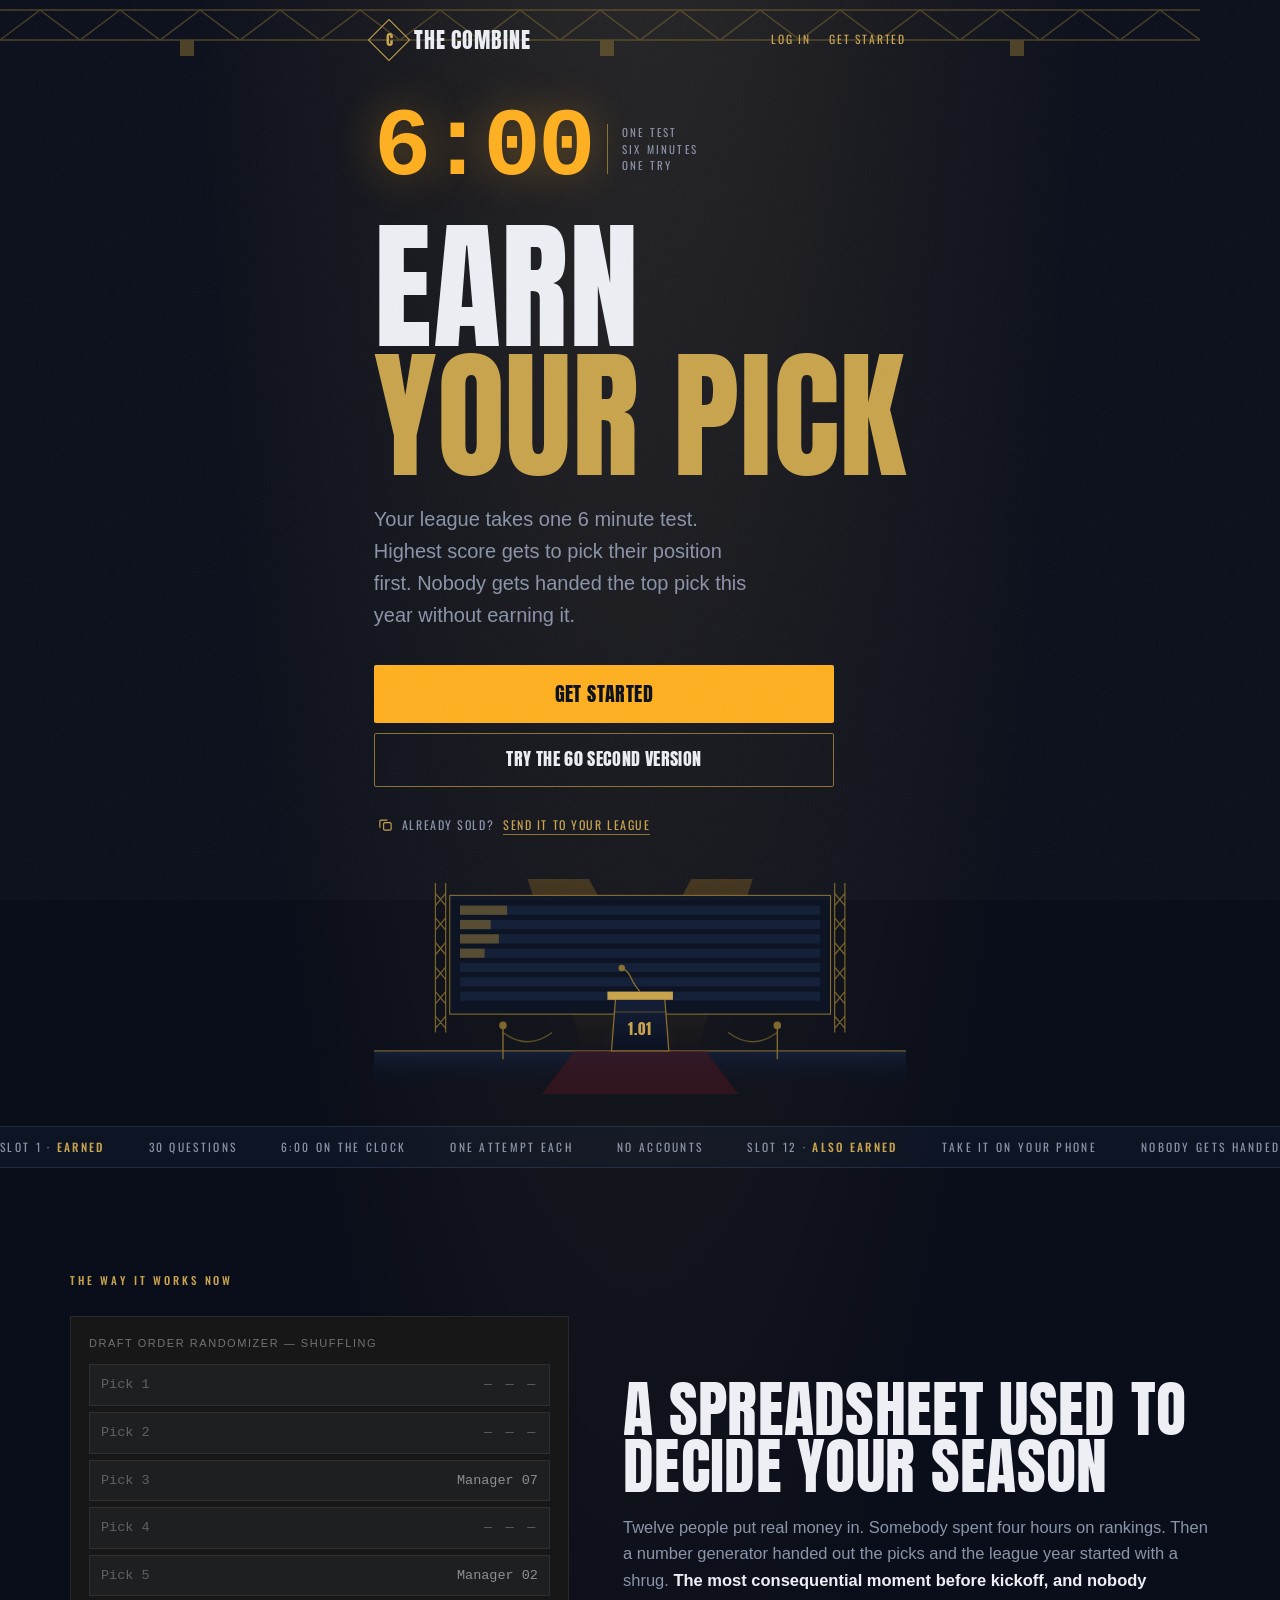
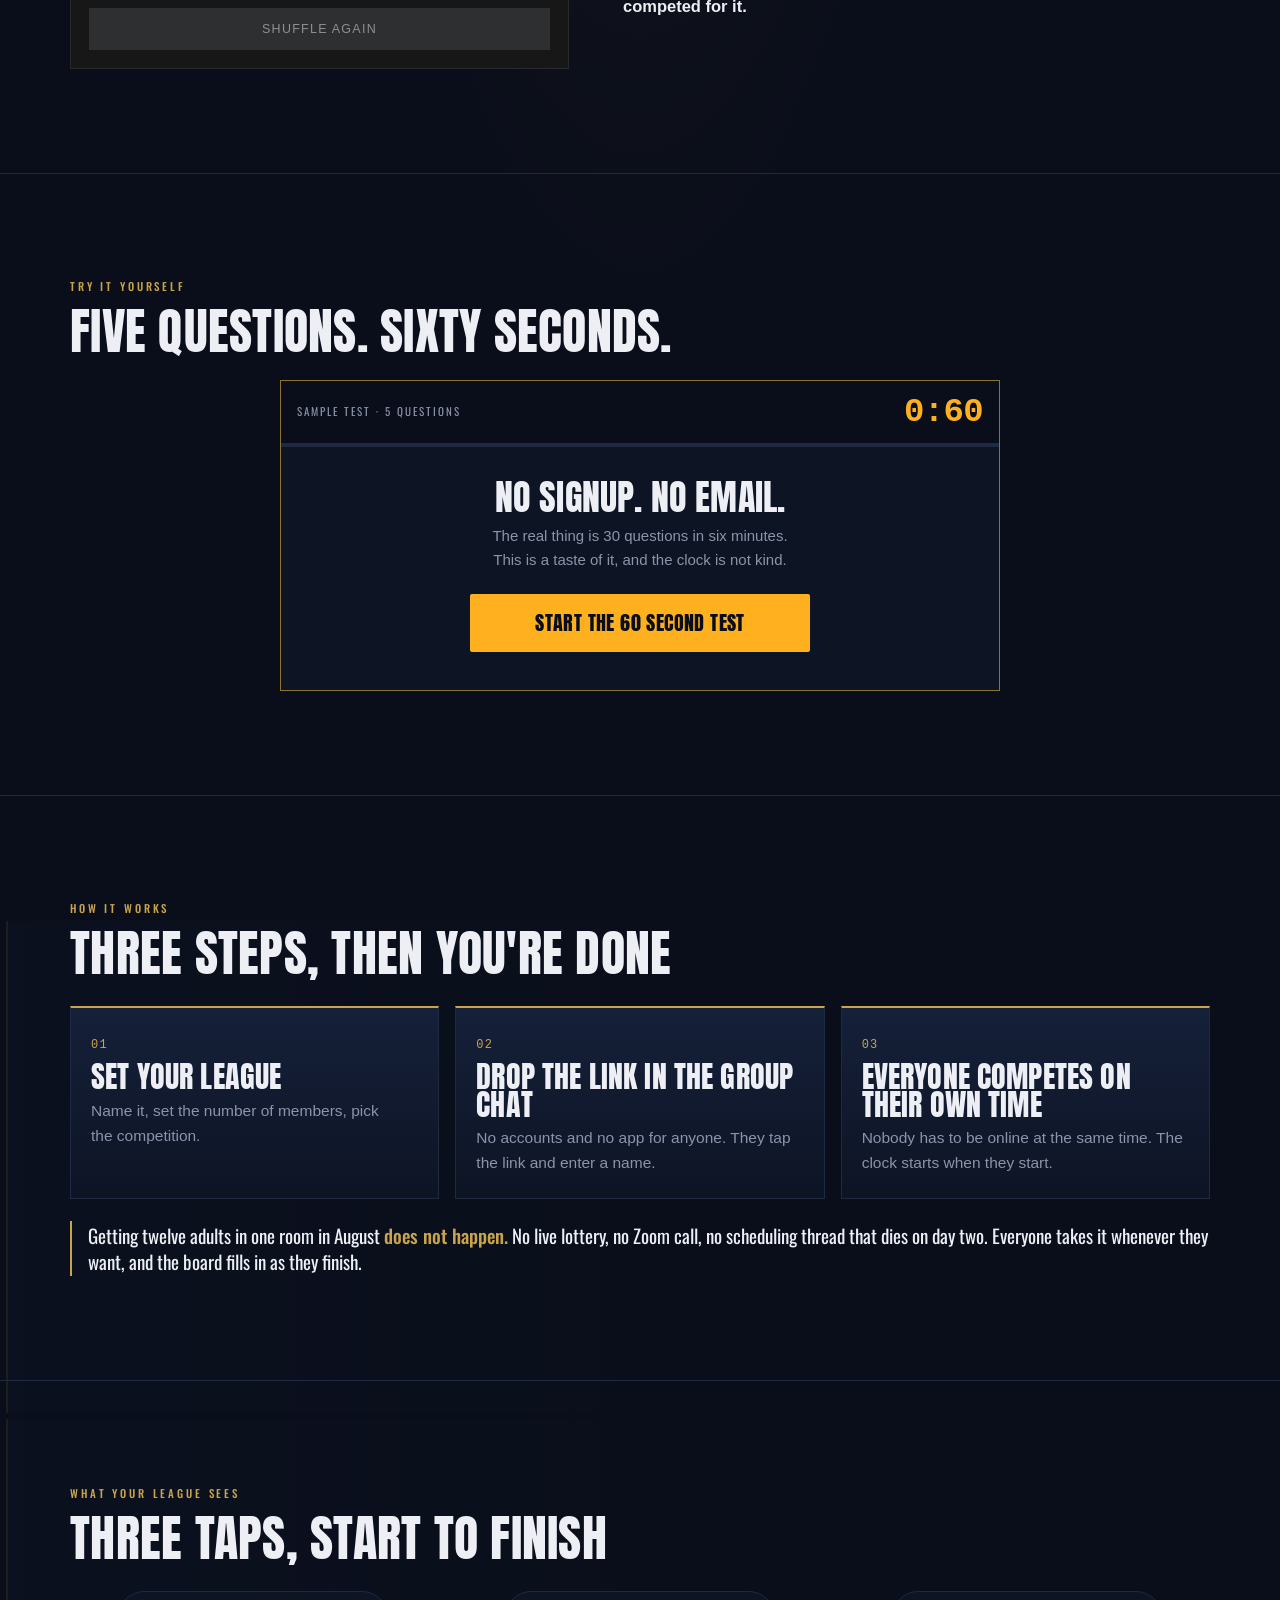
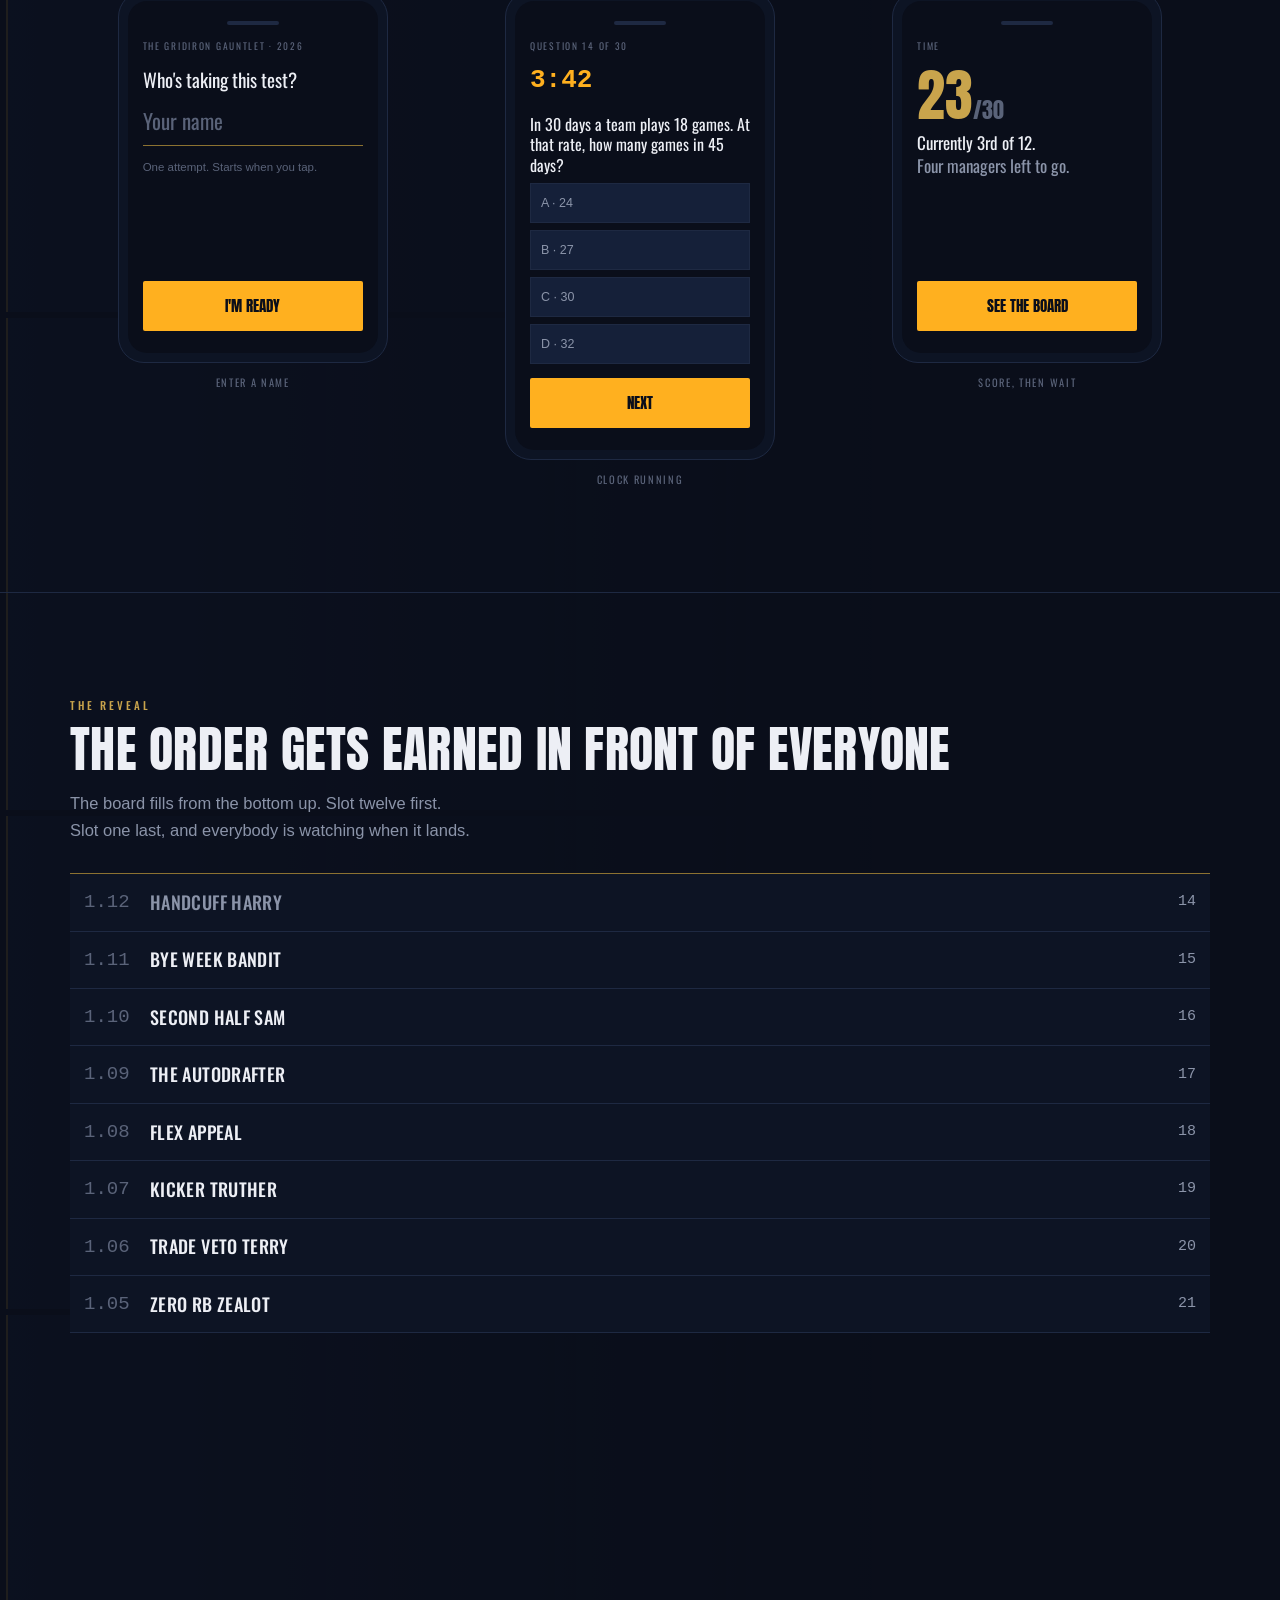
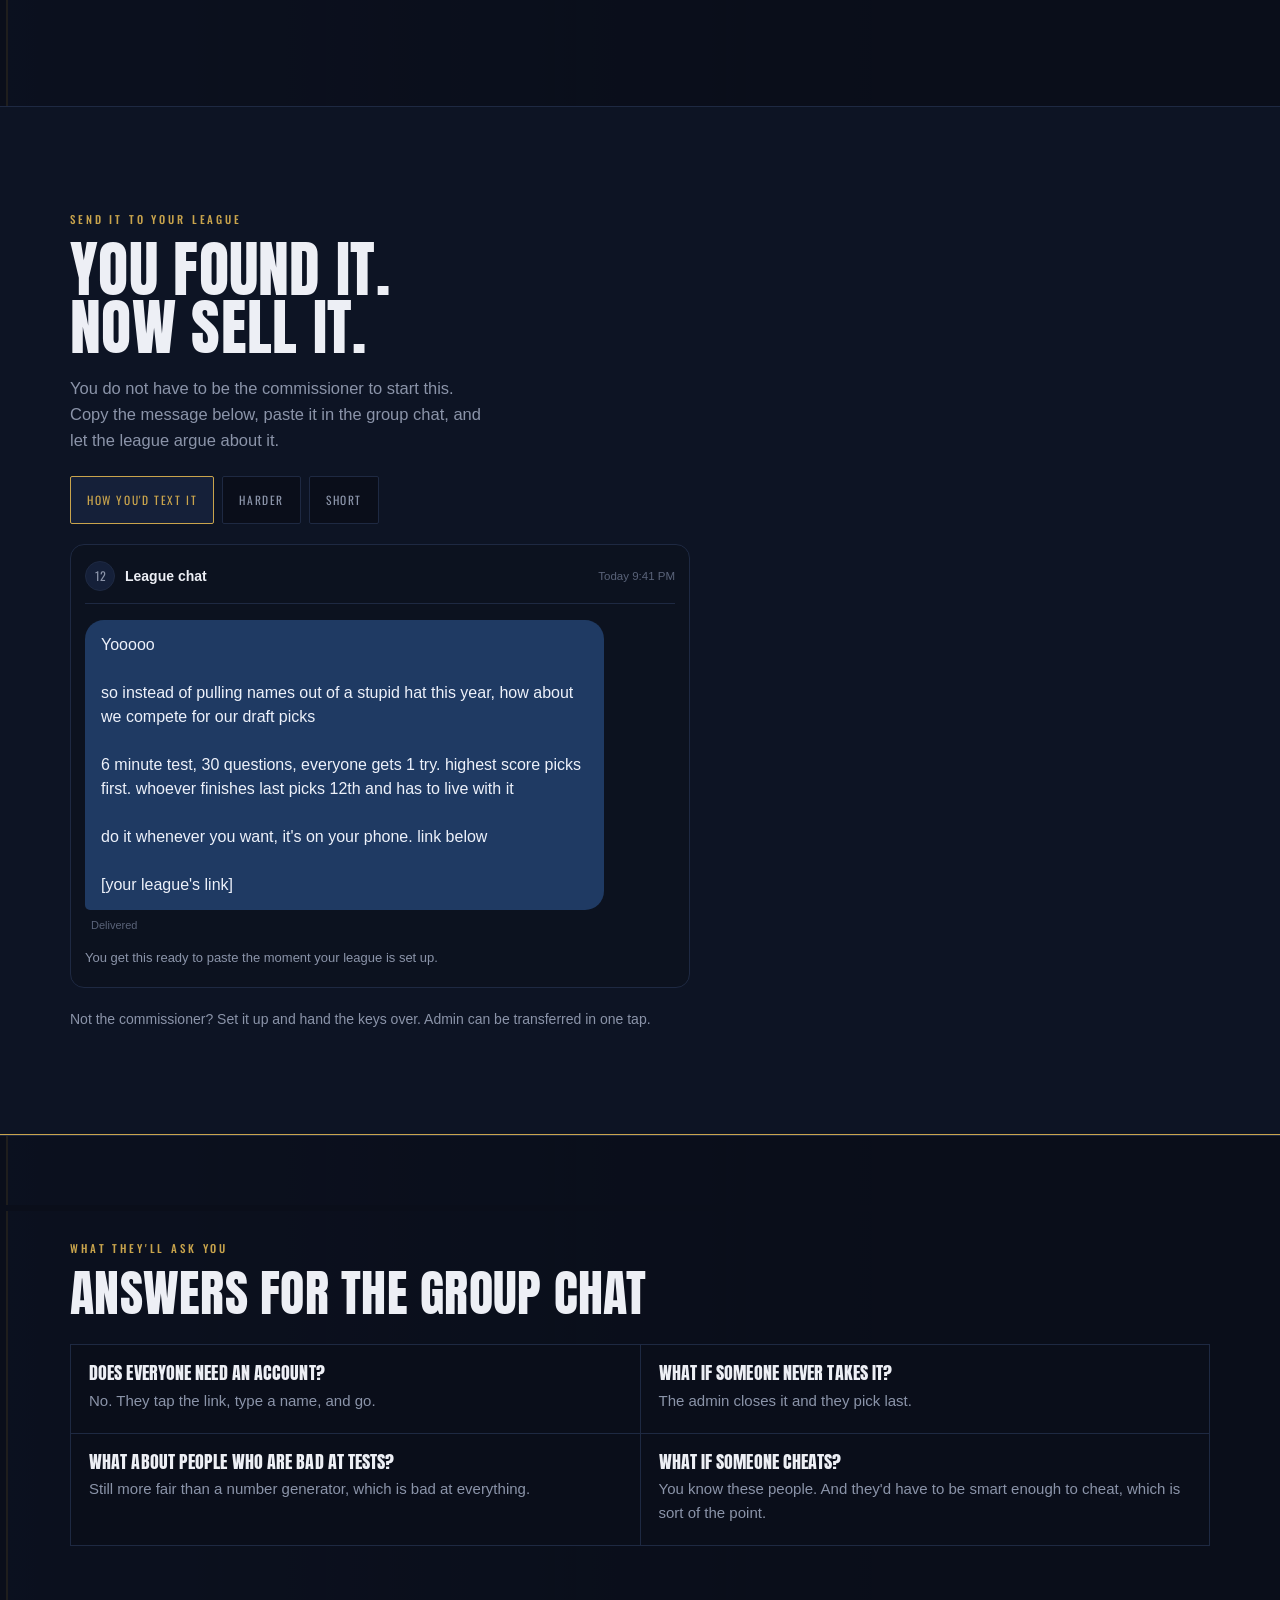
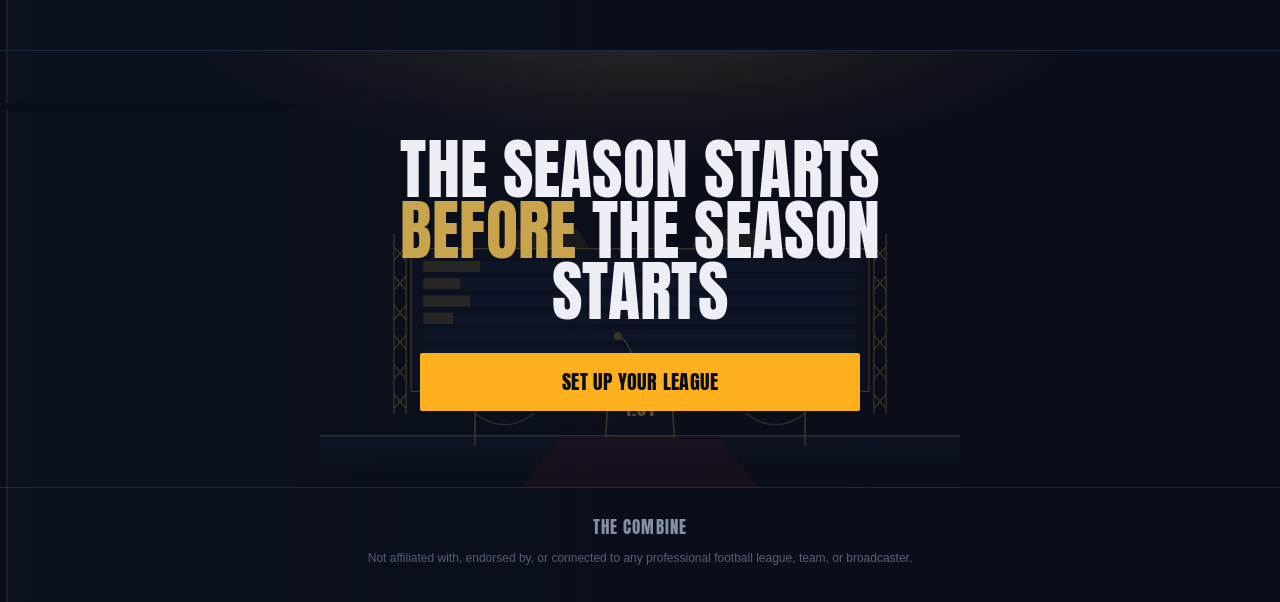
==== docs/landing/index.html @ 1a29ffca "Landing page: The Combine (design handoff merged onto current main) Handoff was built against a 07-2" ====
<!doctype html>
<html lang="en">
<head>
<meta charset="utf-8">
<title>The Combine — Draft Order Competition</title>
<meta http-equiv="refresh" content="0; url=../#/landing">
<script>location.replace("../#/landing");</script>
</head>
<body><a href="../#/landing">Continue to The Combine</a></body>
</html>
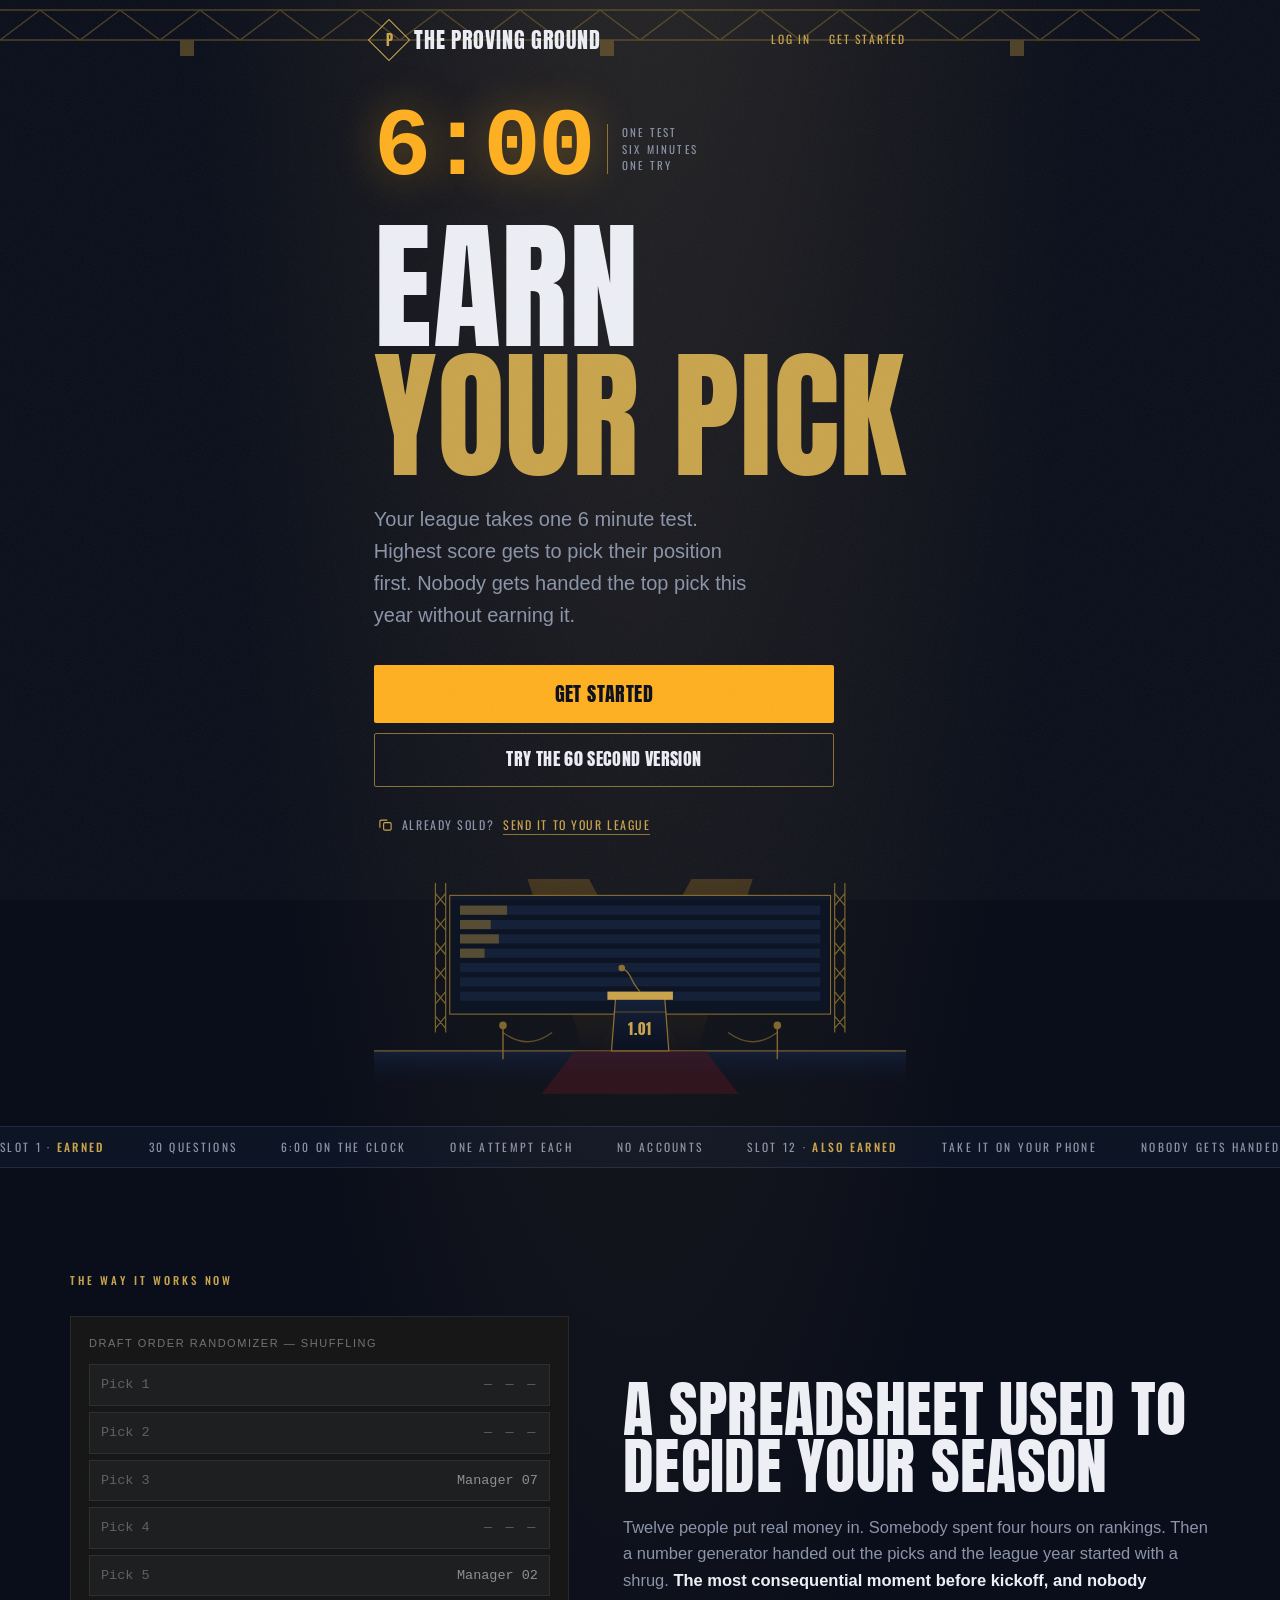
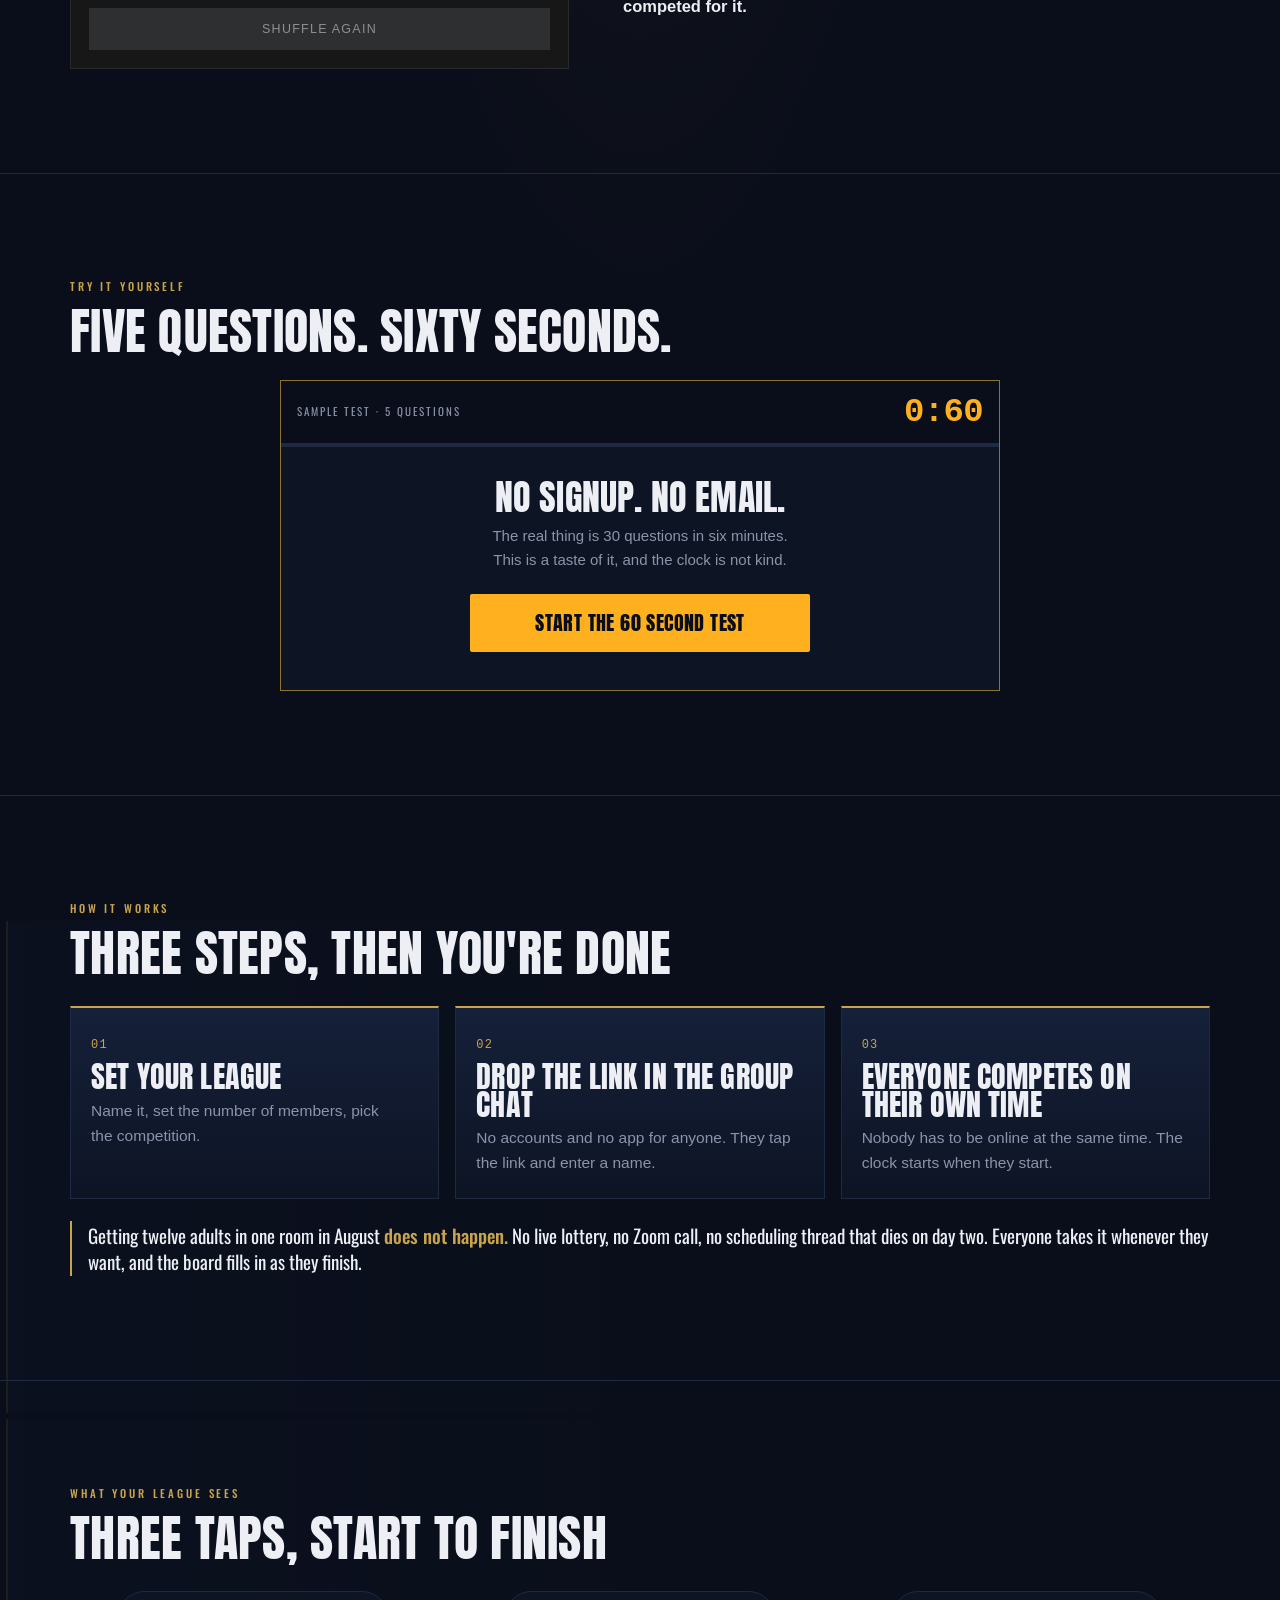
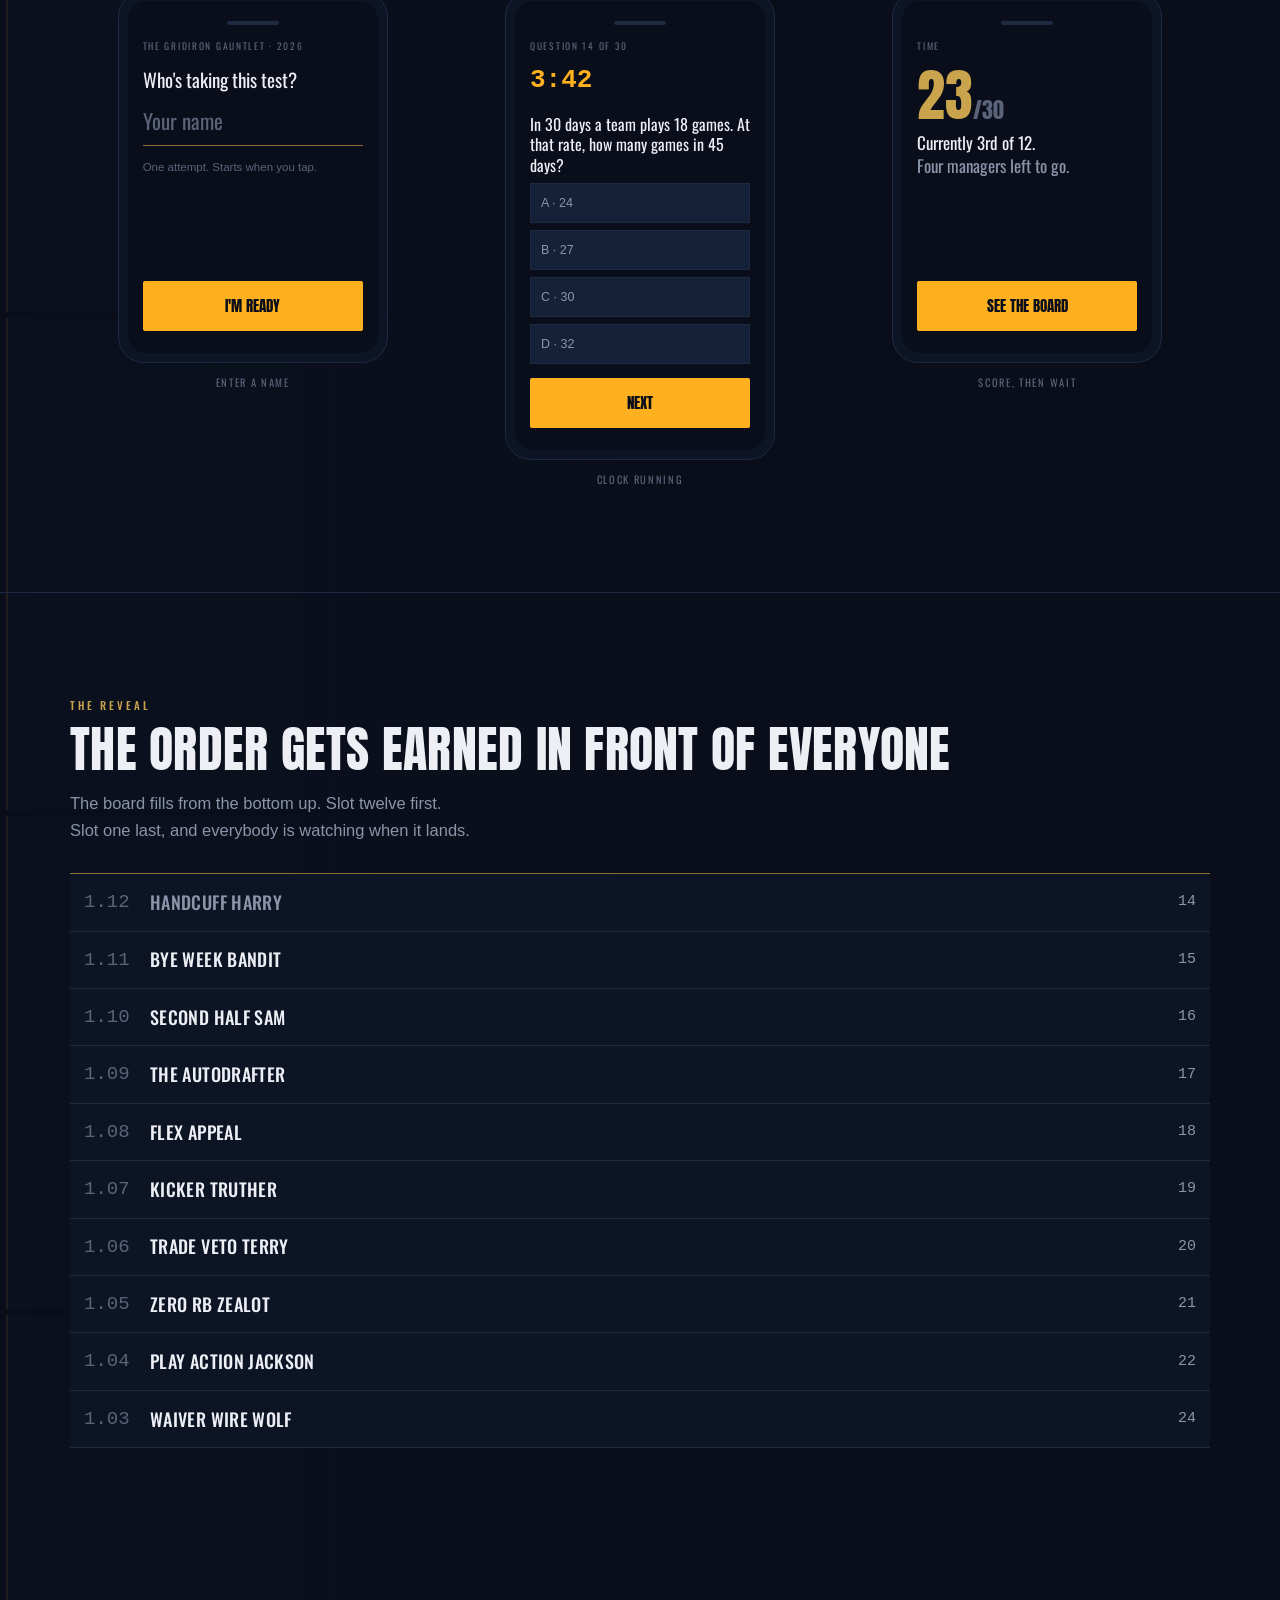
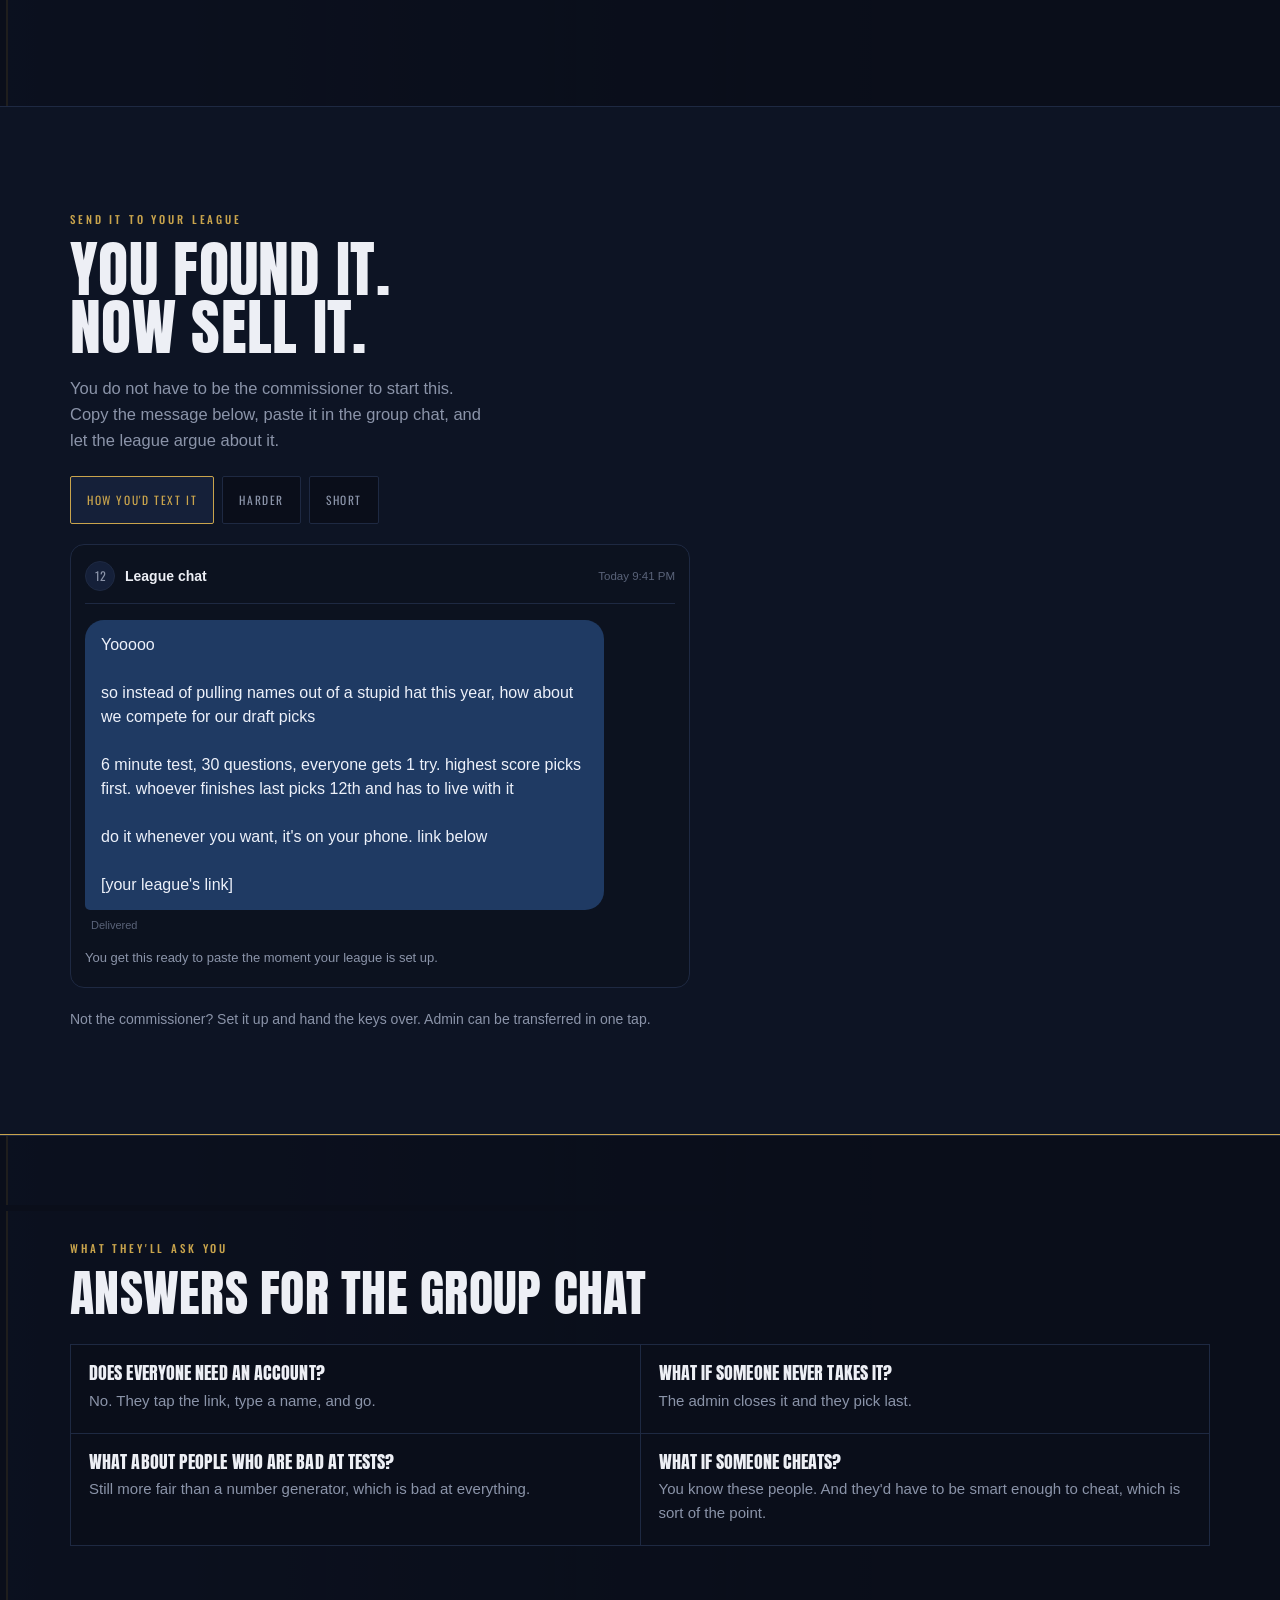
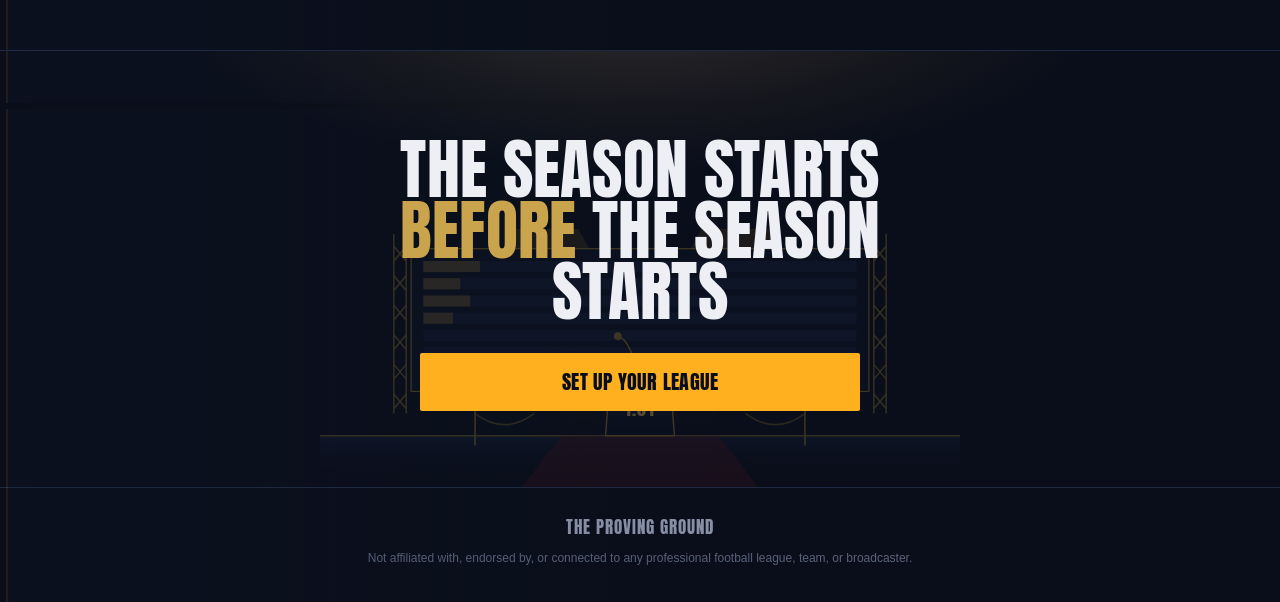
==== commit 148c2cad: "Rename the app to The Proving Ground (Skill and Wit Combine unchanged) Co-Authored-By: Claude Fable " ====
--- a/docs/landing/index.html
+++ b/docs/landing/index.html
@@ -2,9 +2,9 @@
 <html lang="en">
 <head>
 <meta charset="utf-8">
-<title>The Combine — Draft Order Competition</title>
+<title>The Proving Ground — Draft Order Competition</title>
 <meta http-equiv="refresh" content="0; url=../#/landing">
 <script>location.replace("../#/landing");</script>
 </head>
-<body><a href="../#/landing">Continue to The Combine</a></body>
+<body><a href="../#/landing">Continue to The Proving Ground</a></body>
 </html>
